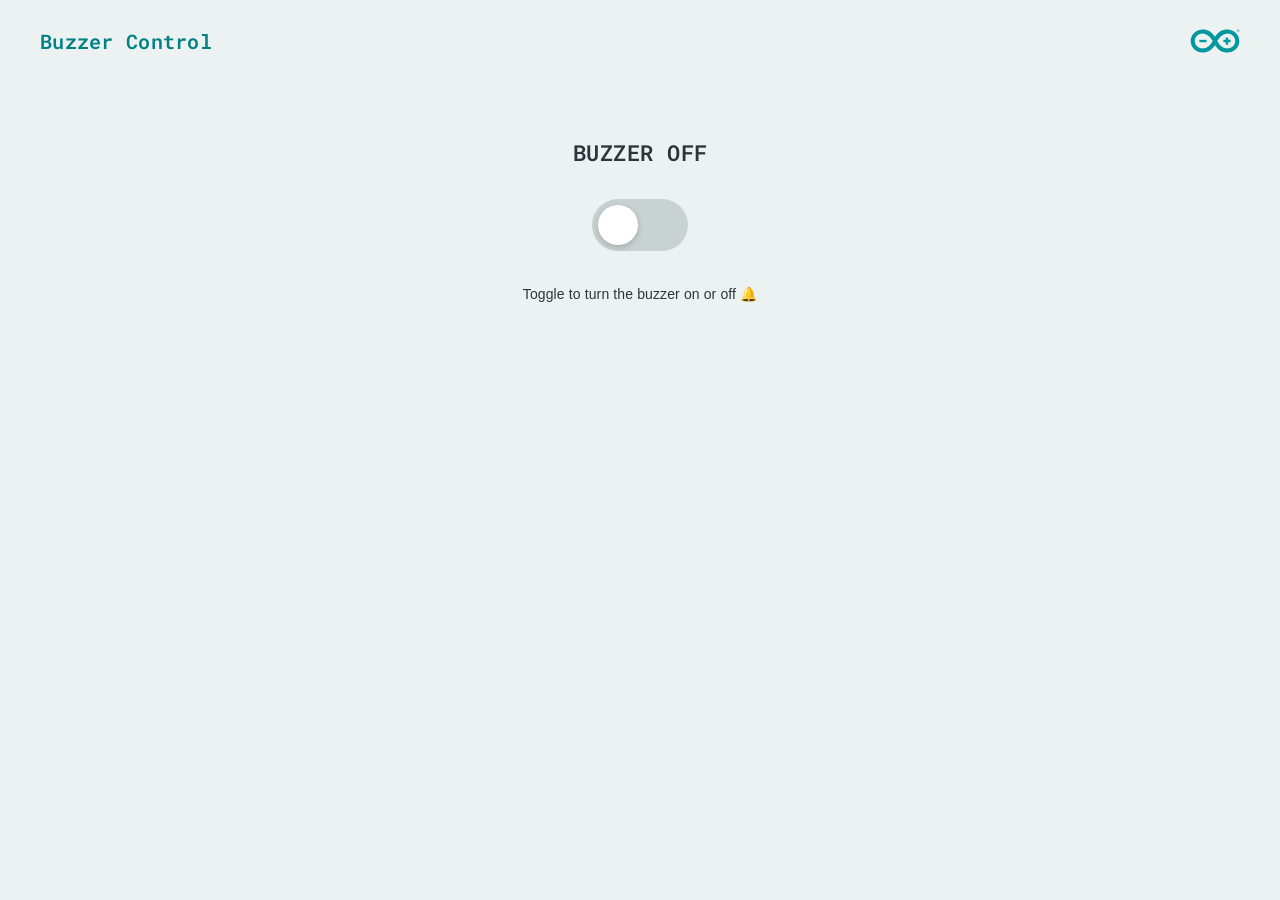
==== buzzerwithui/assets/index.html @ 715f786f "Add buzzerwithui app – DFR0032 digital buzzer with web toggle switch Co-authored-by: kanine <1894006" ====
<!DOCTYPE html>
<html lang="en">
<head>
    <meta charset="UTF-8">
    <meta name="viewport" content="width=device-width, initial-scale=1.0">
    <title>Buzzer Control</title>
    <link rel="icon" type="image/png" href="./img/favicon.png">
    <link rel="stylesheet" type="text/css" href="style.css">
</head>
<body>
    <div>
        <div class="header">
            <h1 class="arduino-text">Buzzer Control</h1>
            <img class="arduino-logo" src="./img/RGB-Arduino-Logo_Color Inline Loop.svg" alt="Arduino Logo">
        </div>

        <div class="container">
            <p class="status-text" id="status-text">BUZZER OFF</p>

            <!-- Toggle Switch -->
            <div class="toggle-container">
                <label class="toggle-switch">
                    <input type="checkbox" id="buzzer-toggle">
                    <span class="slider"></span>
                </label>
            </div>

            <p class="instruction-text">Toggle to turn the buzzer on or off 🔔</p>

            <!-- Error message container -->
            <div id="error-container" class="error-message" style="display: none;"></div>
        </div>
    </div>

    <script src="libs/socket.io.min.js"></script>
    <script src="app.js"></script>
</body>
</html>
---- buzzerwithui/assets/style.css ----
/*
 * SPDX-FileCopyrightText: Copyright (C) ARDUINO SRL (http://www.arduino.cc)
 *
 * SPDX-License-Identifier: MPL-2.0
 */

@import url("fonts/roboto-mono.css");

* {
    margin: 0;
    padding: 0;
}

body {
    font-family: -apple-system, BlinkMacSystemFont, 'Segoe UI', 'Roboto', 'Oxygen', 'Ubuntu', 'Cantarell', 'Fira Sans', 'Droid Sans', 'Helvetica Neue', sans-serif;
    background-color: #ECF1F1;
    color: #2C353A;
    padding: 24px 40px;
}

.header {
    display: flex;
    justify-content: space-between;
    align-items: center;
    margin-bottom: 32px;
}

.arduino-text {
    color: #008184;
    font-family: "Roboto Mono", monospace;
    font-size: 20px;
    font-weight: 600;
    margin: 0;
    font-style: normal;
    line-height: 170%;
    letter-spacing: 0.28px;
}

.arduino-logo {
    height: 24px;
    width: auto;
}

.container {
    text-align: center;
    padding-top: 48px;
}

/*
 * Status text above the toggle
 */
.status-text {
    font-family: "Roboto Mono", monospace;
    font-size: 22px;
    font-weight: 600;
    letter-spacing: 0.5px;
    color: #2C353A;
    margin-bottom: 32px;
    transition: color 0.3s ease;
}

.status-text.status-on {
    color: #008184;
}

/*
 * Toggle switch styling
 */
.toggle-container {
    display: flex;
    justify-content: center;
    margin-bottom: 32px;
}

.toggle-switch {
    position: relative;
    display: inline-block;
    width: 96px;
    height: 52px;
}

.toggle-switch input {
    opacity: 0;
    width: 0;
    height: 0;
}

.slider {
    position: absolute;
    cursor: pointer;
    top: 0;
    left: 0;
    right: 0;
    bottom: 0;
    background-color: #C9D2D2;
    border-radius: 52px;
    transition: background-color 0.3s ease;
}

.slider::before {
    position: absolute;
    content: "";
    height: 40px;
    width: 40px;
    left: 6px;
    bottom: 6px;
    background-color: #ffffff;
    border-radius: 50%;
    transition: transform 0.3s ease;
    box-shadow: 0 2px 6px rgba(0, 0, 0, 0.2);
}

input:checked + .slider {
    background-color: #008184;
    box-shadow: 0 0 12px rgba(0, 129, 132, 0.5);
}

input:checked + .slider::before {
    transform: translateX(44px);
}

.instruction-text {
    font-size: 14px;
    font-style: normal;
    font-weight: 400;
    line-height: 160%;
    letter-spacing: 0.12px;
    color: #2C353A;
}

.error-message {
    margin-top: 20px;
    padding: 10px;
    border-radius: 5px;
    background-color: #f8d7da;
    color: #721c24;
    border: 1px solid #f5c6cb;
}

/*
 * Responsive design
 */
@media (max-width: 768px) {
    body {
        padding: 12px 20px;
    }

    .arduino-text {
        font-size: 14px;
    }

    .arduino-logo {
        height: 16px;
        width: auto;
    }

    .status-text {
        font-size: 18px;
    }

    .toggle-switch {
        width: 80px;
        height: 44px;
    }

    .slider::before {
        height: 34px;
        width: 34px;
        left: 5px;
        bottom: 5px;
    }

    input:checked + .slider::before {
        transform: translateX(36px);
    }
}
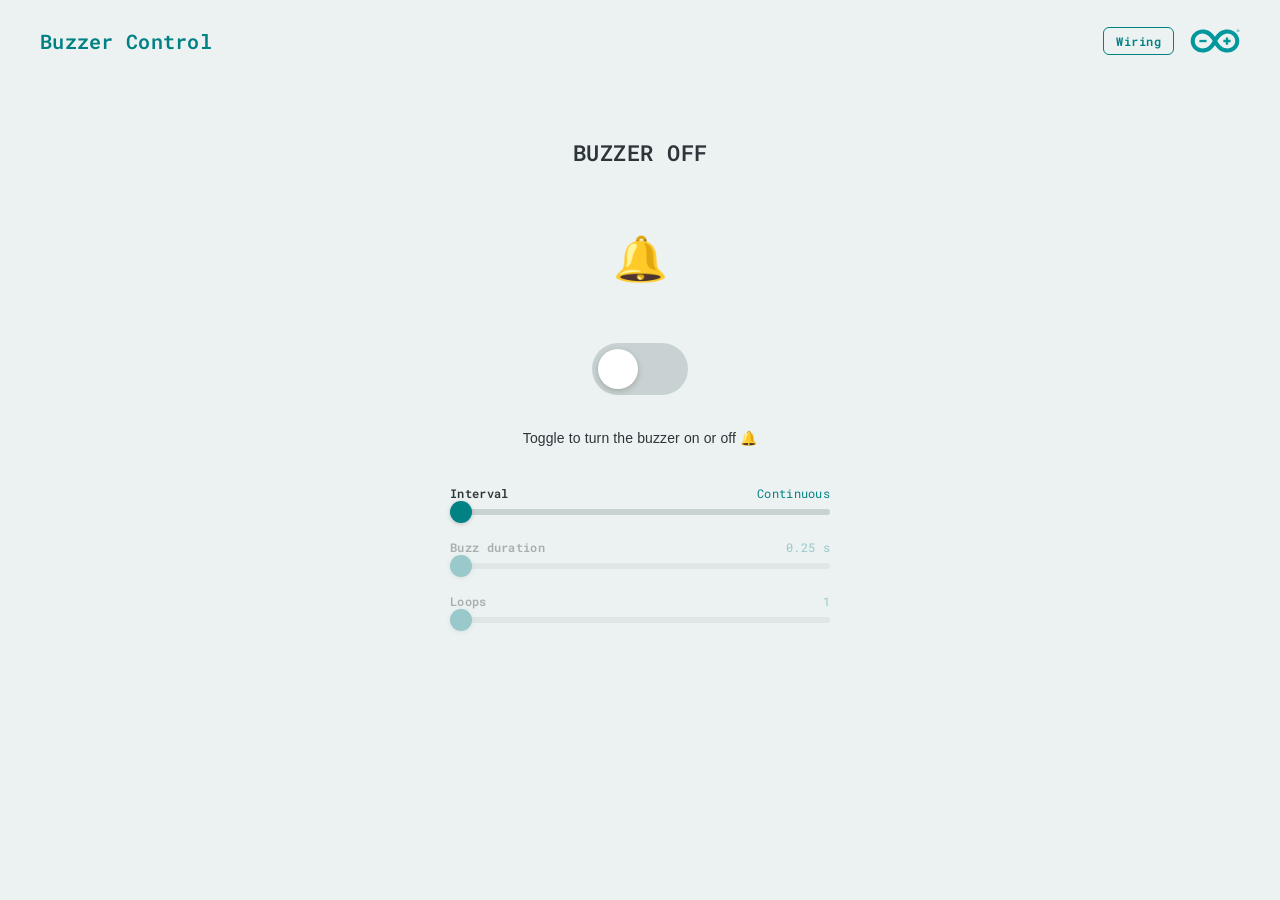
==== commit de309a4a: "Enhance buzzer UI controls" ====
--- a/buzzerwithui/assets/index.html
+++ b/buzzerwithui/assets/index.html
@@ -11,11 +11,46 @@
     <div>
         <div class="header">
             <h1 class="arduino-text">Buzzer Control</h1>
-            <img class="arduino-logo" src="./img/RGB-Arduino-Logo_Color Inline Loop.svg" alt="Arduino Logo">
+            <div class="header-right">
+                <button class="wiring-btn" id="wiring-btn" aria-label="Show wiring diagram">Wiring</button>
+                <img class="arduino-logo" src="./img/RGB-Arduino-Logo_Color Inline Loop.svg" alt="Arduino Logo">
+            </div>
+        </div>
+
+        <!-- Wiring modal -->
+        <div class="modal-overlay" id="wiring-modal" role="dialog" aria-modal="true" aria-labelledby="modal-title">
+            <div class="modal">
+                <div class="modal-header">
+                    <h2 class="modal-title" id="modal-title">Wiring Requirements</h2>
+                    <button class="modal-close" id="modal-close" aria-label="Close">&times;</button>
+                </div>
+                <div class="modal-body">
+                    <p class="modal-intro">Connect a <strong>DFR0032 Digital Buzzer Module</strong> to the Arduino UNO&nbsp;Q using 3 jumper wires:</p>
+                    <table class="wiring-table">
+                        <thead>
+                            <tr><th>Board Pin</th><th>Module Pin</th><th>Notes</th></tr>
+                        </thead>
+                        <tbody>
+                            <tr><td>D8</td><td>S (Signal)</td><td>HIGH&nbsp;= buzzer ON, LOW&nbsp;= OFF</td></tr>
+                            <tr><td>3.3&nbsp;V</td><td>VCC</td><td>3.3&nbsp;V compatible</td></tr>
+                            <tr><td>GND</td><td>GND</td><td>&ndash;</td></tr>
+                        </tbody>
+                    </table>
+                    <p class="modal-note">The DFR0032 has a built-in NPN transistor driver — no current-limiting resistor is needed. All UNO&nbsp;Q GPIO pins operate at <strong>3.3&nbsp;V</strong>.</p>
+                </div>
+            </div>
         </div>
 
         <div class="container">
             <p class="status-text" id="status-text">BUZZER OFF</p>
+
+            <!-- Buzzer visual indicator -->
+            <div class="buzzer-visual" id="buzzer-visual" aria-hidden="true">
+                <div class="ring ring-1"></div>
+                <div class="ring ring-2"></div>
+                <div class="ring ring-3"></div>
+                <div class="buzzer-icon">🔔</div>
+            </div>
 
             <!-- Toggle Switch -->
             <div class="toggle-container">
@@ -27,6 +62,31 @@
 
             <p class="instruction-text">Toggle to turn the buzzer on or off 🔔</p>
 
+            <!-- Pattern sliders -->
+            <div class="sliders-container">
+                <div class="slider-row" id="interval-row">
+                    <div class="slider-label">
+                        <span>Interval</span>
+                        <span id="interval-value">Continuous</span>
+                    </div>
+                    <input type="range" id="interval-slider" class="buzz-slider" min="0" max="8" step="1" value="0">
+                </div>
+                <div class="slider-row disabled" id="duration-row">
+                    <div class="slider-label">
+                        <span>Buzz duration</span>
+                        <span id="duration-value">0.25 s</span>
+                    </div>
+                    <input type="range" id="duration-slider" class="buzz-slider" min="1" max="8" step="1" value="1">
+                </div>
+                <div class="slider-row disabled" id="loops-row">
+                    <div class="slider-label">
+                        <span>Loops</span>
+                        <span id="loops-value">1</span>
+                    </div>
+                    <input type="range" id="loops-slider" class="buzz-slider" min="1" max="5" step="1" value="1">
+                </div>
+            </div>
+
             <!-- Error message container -->
             <div id="error-container" class="error-message" style="display: none;"></div>
         </div>
--- a/buzzerwithui/assets/style.css
+++ b/buzzerwithui/assets/style.css
@@ -138,8 +138,280 @@
 }
 
 /*
+ * Header right-side cluster
+ */
+.header-right {
+    display: flex;
+    align-items: center;
+    gap: 16px;
+}
+
+/*
+ * Wiring button
+ */
+.wiring-btn {
+    font-family: "Roboto Mono", monospace;
+    font-size: 12px;
+    font-weight: 600;
+    letter-spacing: 0.5px;
+    color: #008184;
+    background: transparent;
+    border: 1.5px solid #008184;
+    border-radius: 6px;
+    padding: 5px 12px;
+    cursor: pointer;
+    transition: background-color 0.2s ease, color 0.2s ease;
+}
+
+.wiring-btn:hover {
+    background-color: #008184;
+    color: #ffffff;
+}
+
+/*
+ * Modal overlay
+ */
+.modal-overlay {
+    display: none;
+    position: fixed;
+    inset: 0;
+    background-color: rgba(44, 53, 58, 0.55);
+    z-index: 100;
+    justify-content: center;
+    align-items: center;
+    padding: 24px;
+}
+
+.modal-overlay.open {
+    display: flex;
+}
+
+.modal {
+    background: #ffffff;
+    border-radius: 12px;
+    width: 100%;
+    max-width: 520px;
+    box-shadow: 0 8px 32px rgba(0, 0, 0, 0.18);
+    overflow: hidden;
+}
+
+.modal-header {
+    display: flex;
+    justify-content: space-between;
+    align-items: center;
+    padding: 20px 24px 0;
+}
+
+.modal-title {
+    font-family: "Roboto Mono", monospace;
+    font-size: 16px;
+    font-weight: 600;
+    color: #008184;
+    margin: 0;
+}
+
+.modal-close {
+    background: none;
+    border: none;
+    font-size: 22px;
+    line-height: 1;
+    color: #2C353A;
+    cursor: pointer;
+    padding: 0 4px;
+    opacity: 0.6;
+    transition: opacity 0.2s;
+}
+
+.modal-close:hover {
+    opacity: 1;
+}
+
+.modal-body {
+    padding: 16px 24px 24px;
+}
+
+.modal-intro {
+    font-size: 14px;
+    line-height: 1.6;
+    margin-bottom: 16px;
+    color: #2C353A;
+}
+
+.wiring-table {
+    width: 100%;
+    border-collapse: collapse;
+    font-size: 13px;
+    margin-bottom: 16px;
+}
+
+.wiring-table th {
+    text-align: left;
+    padding: 8px 10px;
+    background-color: #ECF1F1;
+    font-family: "Roboto Mono", monospace;
+    font-weight: 600;
+    color: #2C353A;
+    border-bottom: 2px solid #C9D2D2;
+}
+
+.wiring-table td {
+    padding: 8px 10px;
+    border-bottom: 1px solid #E8EDEE;
+    color: #2C353A;
+    font-family: "Roboto Mono", monospace;
+}
+
+.wiring-table tr:last-child td {
+    border-bottom: none;
+}
+
+.modal-note {
+    font-size: 12px;
+    line-height: 1.6;
+    color: #5A6A72;
+    background-color: #ECF1F1;
+    border-radius: 6px;
+    padding: 10px 12px;
+    margin: 0;
+}
+
+/*
+ * Pattern sliders
+ */
+.sliders-container {
+    margin-top: 36px;
+    display: flex;
+    flex-direction: column;
+    gap: 24px;
+    max-width: 380px;
+    margin-left: auto;
+    margin-right: auto;
+    text-align: left;
+}
+
+.slider-row {
+    display: flex;
+    flex-direction: column;
+    gap: 8px;
+    transition: opacity 0.25s ease;
+}
+
+.slider-row.disabled {
+    opacity: 0.35;
+    pointer-events: none;
+}
+
+.slider-label {
+    display: flex;
+    justify-content: space-between;
+    align-items: baseline;
+    font-family: "Roboto Mono", monospace;
+    font-size: 12px;
+    font-weight: 600;
+    color: #2C353A;
+    letter-spacing: 0.3px;
+}
+
+.slider-label span:last-child {
+    color: #008184;
+    font-weight: 400;
+}
+
+.buzz-slider {
+    -webkit-appearance: none;
+    appearance: none;
+    width: 100%;
+    height: 6px;
+    border-radius: 3px;
+    background: #C9D2D2;
+    outline: none;
+    cursor: pointer;
+}
+
+.buzz-slider::-webkit-slider-thumb {
+    -webkit-appearance: none;
+    appearance: none;
+    width: 22px;
+    height: 22px;
+    border-radius: 50%;
+    background: #008184;
+    cursor: pointer;
+    box-shadow: 0 1px 4px rgba(0, 0, 0, 0.2);
+    transition: background-color 0.2s ease;
+}
+
+.buzz-slider::-webkit-slider-thumb:hover {
+    background: #006e71;
+}
+
+.buzz-slider::-moz-range-thumb {
+    width: 22px;
+    height: 22px;
+    border: none;
+    border-radius: 50%;
+    background: #008184;
+    cursor: pointer;
+    box-shadow: 0 1px 4px rgba(0, 0, 0, 0.2);
+}
+
+/*
  * Responsive design
  */
+
+/*
+ * Buzzer visual indicator
+ */
+.buzzer-visual {
+    position: relative;
+    display: flex;
+    justify-content: center;
+    align-items: center;
+    width: 120px;
+    height: 120px;
+    margin: 0 auto 24px;
+}
+
+.buzzer-icon {
+    font-size: 44px;
+    position: relative;
+    z-index: 2;
+    transition: transform 0.15s ease, filter 0.15s ease;
+    user-select: none;
+}
+
+.buzzer-visual.active .buzzer-icon {
+    transform: scale(1.12);
+    filter: drop-shadow(0 0 10px rgba(0, 129, 132, 0.65));
+}
+
+.ring {
+    position: absolute;
+    top: 50%;
+    left: 50%;
+    width: 64px;
+    height: 64px;
+    border-radius: 50%;
+    border: 2px solid #008184;
+    transform: translate(-50%, -50%) scale(0.8);
+    opacity: 0;
+}
+
+.buzzer-visual.active .ring-1 {
+    animation: ring-expand 1.5s ease-out infinite;
+}
+
+.buzzer-visual.active .ring-2 {
+    animation: ring-expand 1.5s ease-out 0.5s infinite;
+}
+
+.buzzer-visual.active .ring-3 {
+    animation: ring-expand 1.5s ease-out 1.0s infinite;
+}
+
+@keyframes ring-expand {
+    0%   { transform: translate(-50%, -50%) scale(0.8); opacity: 0.7; }
+    100% { transform: translate(-50%, -50%) scale(2.4); opacity: 0;   }
+}
 @media (max-width: 768px) {
     body {
         padding: 12px 20px;
